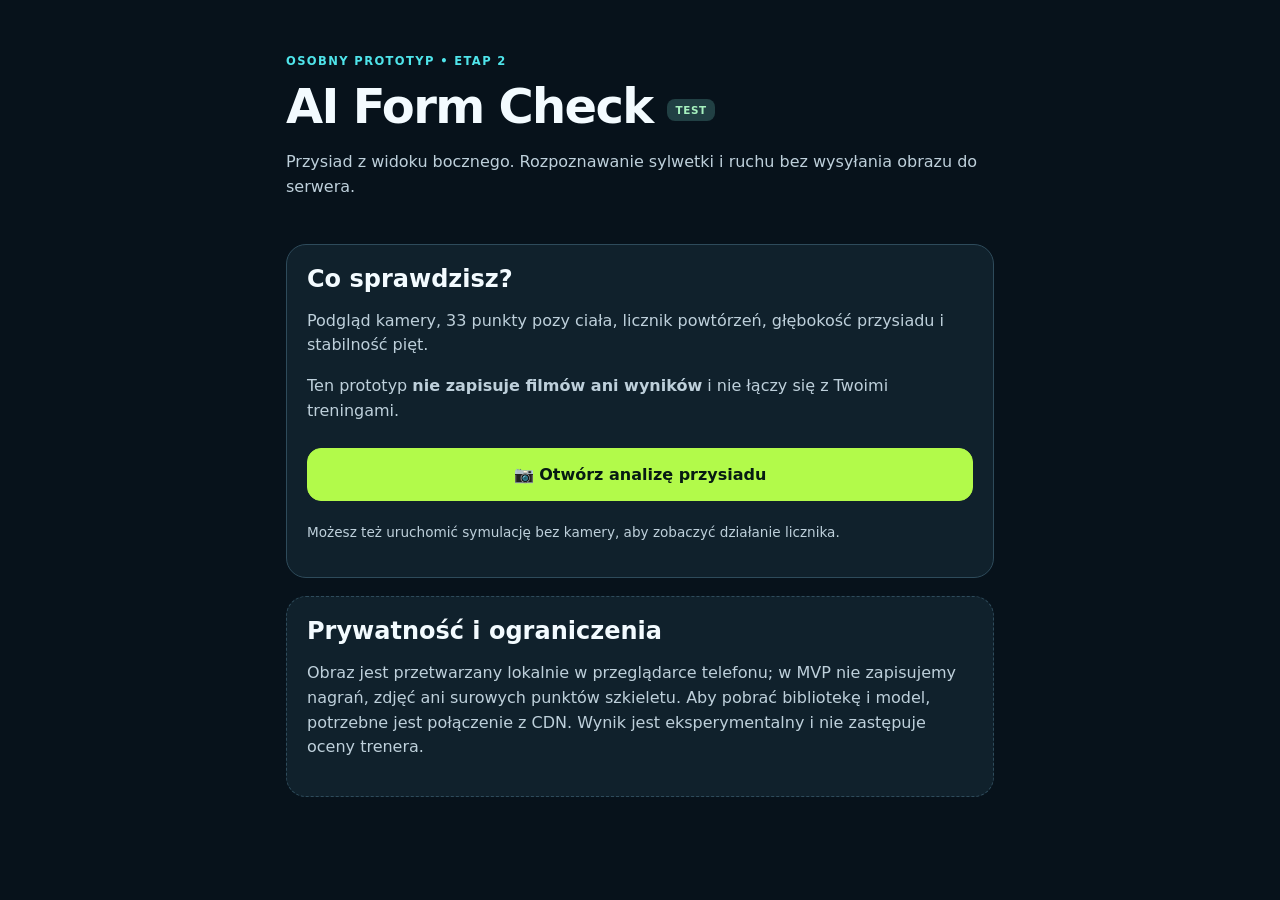
==== formcheck/demo.html @ f3c76081 "feat(formcheck): publish isolated squat camera demo with no production dependencies" ====
<!doctype html>
<html lang="pl">
<head>
<meta charset="utf-8">
<meta name="viewport" content="width=device-width,initial-scale=1,viewport-fit=cover">
<meta name="theme-color" content="#07121b">
<meta name="robots" content="noindex,nofollow">
<title>AI Form Check — przysiad • TEST (Etap 2)</title>
<link rel="stylesheet" href="../formcheck.css?v=1">
</head>
<body class="sport-performance">
<main class="fc-demo">
  <header class="fc-hero">
    <span class="fc-kicker">OSOBNY PROTOTYP • ETAP 2</span>
    <h1>AI Form Check <span class="fc-test">TEST</span></h1>
    <p>Przysiad z widoku bocznego. Rozpoznawanie sylwetki i ruchu bez wysyłania obrazu do serwera.</p>
  </header>
  <section class="fc-card">
    <h2>Co sprawdzisz?</h2>
    <p>Podgląd kamery, 33 punkty pozy ciała, licznik powtórzeń, głębokość przysiadu i stabilność pięt.</p>
    <p>Ten prototyp <strong>nie zapisuje filmów ani wyników</strong> i nie łączy się z Twoimi treningami.</p>
    <button id="fcOpen" class="fc-primary" type="button">📷 Otwórz analizę przysiadu</button>
    <p class="fc-muted">Możesz też uruchomić symulację bez kamery, aby zobaczyć działanie licznika.</p>
  </section>
  <section class="fc-card fc-privacy">
    <h2>Prywatność i ograniczenia</h2>
    <p>Obraz jest przetwarzany lokalnie w przeglądarce telefonu; w MVP nie zapisujemy nagrań, zdjęć ani surowych punktów szkieletu. Aby pobrać bibliotekę i model, potrzebne jest połączenie z CDN. Wynik jest eksperymentalny i nie zastępuje oceny trenera.</p>
  </section>
</main>
<div id="fcOverlay" class="fc-overlay" role="dialog" aria-modal="true" aria-label="AI Form Check — test przysiadu" hidden>
 <div class="fc-shell">
  <header class="fc-head">
   <div><small>MOJA SIŁOWNIA · AI FORM CHECK</small><strong>Przysiad — test</strong></div>
   <button id="fcClose" type="button" class="fc-close" aria-label="Zamknij analizę">✕</button>
  </header>
  <section id="fcInitial" class="fc-intro">
   <h2>Przygotowanie</h2>
   <p id="fcHint">Ustaw telefon z boku, ok. 3 m od ćwiczącego, na wysokości bioder. Cała sylwetka musi być widoczna.</p>
   <p class="fc-muted">Pierwsze uruchomienie pobierze model AI. Dalsze użycia mogą korzystać z cache.</p>
   <button id="fcStart" class="fc-primary" type="button">▶ Włącz kamerę i rozpocznij</button>
   <button id="fcSim" class="fc-secondary" type="button">🧪 Uruchom symulację 5 przysiadów</button>
   <div class="fc-load" aria-live="polite">
    <p id="fcStatus">Wybierz kamerę lub symulację.</p>
    <progress id="fcProgress" max="100"></progress>
    <span id="fcTransfer"></span>
   </div>
  </section>
  <section id="fcLive" class="fc-live" hidden>
   <div class="fc-stage-wrap">
    <div id="fcStage" class="fc-stage">
     <video id="fcVideo" playsinline muted autoplay></video>
     <canvas id="fcCanvas" aria-label="Szkielet wykryty przez AI"></canvas>
     <div id="fcSimBadge" class="fc-sim-badge" hidden>SYMULACJA — BEZ KAMERY</div>
     <div class="fc-rep-number"><small>POWTÓRZENIA</small><strong id="fcCount">0</strong></div>
     <div class="fc-angle">KOLANO <strong id="fcKnee">—</strong></div>
    </div>
   </div>
   <p id="fcLiveStatus" class="fc-live-status" role="status">Ustaw sylwetkę w kadrze</p>
   <p id="fcAdvice" class="fc-advice">System nie zastępuje oceny trenera.</p>
   <p id="fcDebug" class="fc-debug" hidden></p>
   <button id="fcStop" class="fc-primary fc-stop" type="button">■ STOP — podsumowanie</button>
  </section>
  <section id="fcResult" class="fc-result" hidden>
   <p class="fc-kicker">PODSUMOWANIE TESTOWE</p>
   <h2>Twój wynik serii</h2>
   <div class="fc-score"><strong id="fcScore">—</strong><span>ocena heurystyczna</span></div>
   <div class="fc-result-grid">
    <div><small>Wykryto</small><strong id="fcReps">0</strong></div>
    <div><small>Bez uwag</small><strong id="fcGood">0</strong></div>
   </div>
   <h3>Punkty kontrolne</h3>
   <div id="fcChecks"></div>
   <p id="fcIssue"></p>
   <p id="fcQuality" class="fc-muted"></p>
   <p class="fc-muted">Kamera 2D nie mierzy wszystkich aspektów biomechaniki. Wynik nie jest diagnozą ani oceną bezpieczeństwa.</p>
   <button id="fcAgain" type="button" class="fc-secondary">↻ Powtórz test</button>
   <button id="fcDone" type="button" class="fc-primary">Zamknij bez zapisu</button>
  </section>
 </div>
</div>
<script src="./formcheck-engine.js" defer></script>
<script src="./formcheck-library.js" defer></script>
<script src="./formcheck-pose.js" defer></script>
<script src="./formcheck-ui.js" defer></script>
</body>
</html>
---- formcheck.css ----
:root{font-family:system-ui,-apple-system,BlinkMacSystemFont,"Segoe UI",sans-serif;color:#f3fbff;background:#07121b;color-scheme:dark}*{box-sizing:border-box}body{margin:0;background:#07121b;color:#f3fbff}h1,h2,h3{color:#f3fbff}button{font:inherit;cursor:pointer}button:focus-visible{outline:3px solid #b2fa4a;outline-offset:3px}
/* Stage 2: standalone Form Check demo. All styles scoped to .fc-* or #fcOverlay. */
.fc-demo{max-width:740px;margin:0 auto;padding:clamp(20px,4vw,32px) 16px 70px}
.fc-hero{padding:22px 0 10px}
.fc-hero h1{font-size:clamp(2rem,7vw,3rem);letter-spacing:-.035em;margin:10px 0}
.fc-hero p,.fc-card p{color:#bed0db;line-height:1.55}
.fc-kicker{display:block;font-weight:800;font-size:.72rem;letter-spacing:.12em;color:#4fe4ea}
.fc-test{background:#214044;color:#a6f1bf;padding:5px 8px;border-radius:8px;font-size:.65rem;vertical-align:middle;letter-spacing:.06em}
.fc-card{border:1px solid #2e4b5b;border-radius:20px;padding:20px;margin-top:18px;background:#10212c}
.fc-card h2{margin:0 0 9px}
.fc-primary,.fc-secondary{width:100%;min-height:53px;border-radius:14px;padding:13px 17px;margin:8px 0;font-weight:850}
.fc-primary{background:#b2fa4a!important;color:#071b13!important;border:1px solid #b2fa4a}
.fc-secondary{background:#16313d!important;color:#e1f5fc!important;border:1px solid #416577!important}
.fc-muted{font-size:.85rem;color:#adbdcb;line-height:1.5}
#fcOverlay[hidden],#fcInitial[hidden],#fcLive[hidden],#fcResult[hidden],
#fcSimBadge[hidden],#fcDebug[hidden]{display:none!important}
.fc-overlay{position:fixed;inset:0;z-index:400;background:#07121b;color:#f3fbff;overflow:auto;overscroll-behavior:contain}
body.fc-open{overflow:hidden}
.fc-shell{min-height:100dvh;max-width:780px;margin:0 auto;padding:env(safe-area-inset-top) max(15px,env(safe-area-inset-right)) max(22px,env(safe-area-inset-bottom)) max(15px,env(safe-area-inset-left))}
.fc-head{position:sticky;top:0;z-index:9;display:flex;align-items:center;justify-content:space-between;gap:12px;padding:13px 0 12px;background:#07121b;border-bottom:1px solid #274250}
.fc-head>div{min-width:0;display:flex;flex-direction:column;gap:3px}
.fc-head small{font-size:.64rem;letter-spacing:.07em;color:#5ee5ee;font-weight:800}
.fc-head strong{font-size:1.12rem}
.fc-close{width:44px;min-width:44px;height:44px;border-radius:12px;color:#fff!important;background:#274253!important}
.fc-intro,.fc-result{padding:20px 2px}
.fc-intro h2,.fc-result h2{font-size:1.65rem;margin:8px 0 14px}
.fc-intro p{color:#c1d2dc;line-height:1.58}
.fc-load{padding:10px 0;color:#bbced8}
.fc-load p{margin:8px 0;font-size:.84rem}
.fc-load progress{display:block;width:100%;height:12px;accent-color:#b2fa4a}
.fc-load span{display:block;font-size:.78rem;margin-top:7px}
.fc-live{display:flex;flex-direction:column;align-items:stretch;padding:13px 0}
.fc-stage-wrap{display:flex;justify-content:center;width:100%;max-height:65dvh}
.fc-stage{position:relative;background:#091b29;width:auto;max-width:100%;height:auto;max-height:65dvh;overflow:hidden;border:1px solid #34546a;border-radius:20px;aspect-ratio:9 / 16;min-width:min(100%,260px)}
.fc-stage video,.fc-stage canvas{position:absolute;inset:0;display:block;width:100%;height:100%;object-fit:contain}
.fc-stage canvas{pointer-events:none}
.fc-rep-number{position:absolute;top:12px;left:12px;background:#071827d9;border:1px solid #385e65;border-radius:14px;padding:9px 14px;min-width:104px}
.fc-rep-number small{display:block;font-size:.62rem;color:#c4e2ec;font-weight:800;letter-spacing:.08em}
.fc-rep-number strong{font-size:clamp(3rem,12vw,5rem);color:#b2fa4a;line-height:1.1;font-variant-numeric:tabular-nums}
.fc-angle{position:absolute;top:12px;right:12px;background:#071827dc;border-radius:12px;padding:8px;color:#c3dce6;font-size:.7rem}
.fc-angle strong{display:block;font-size:1.6rem;color:#fff}
.fc-sim-badge{position:absolute;bottom:10px;left:10px;right:10px;font-size:.66rem;text-align:center;background:#2e3954c9;padding:6px;border-radius:8px;letter-spacing:.05em}
.fc-live-status{text-align:center;color:#fff!important;font-size:1.08rem;font-weight:800;margin:13px 0 4px}
.fc-advice{text-align:center;color:#9ce6cb!important;font-size:.9rem;min-height:1.3em;margin:4px 0 6px}
.fc-debug{font-family:monospace;color:#b2fa4a;font-size:.7rem;text-align:center}
.fc-stop{margin-top:10px}
.fc-score{display:flex;align-items:center;flex-direction:column;justify-content:center;border-radius:18px;background:#153342;border:1px solid #31626b;padding:22px;margin:18px 0}
.fc-score strong{font-size:clamp(3.8rem,14vw,6rem);color:#b2fa4a;line-height:1}
.fc-score span{font-size:.8rem;margin-top:7px;color:#b5d6e1}
.fc-result-grid{display:grid;grid-template-columns:1fr 1fr;gap:10px;margin:18px 0}
.fc-result-grid>div{background:#172a37;border-radius:14px;padding:14px;text-align:center}
.fc-result-grid small{display:block;color:#adc8d8;font-size:.75rem}
.fc-result-grid strong{display:block;font-size:2rem;color:#fff}
.fc-check{padding:13px 10px;border-bottom:1px solid #345062;display:flex;justify-content:space-between;gap:10px;font-size:.84rem}
.fc-check strong{font-size:.87rem}
.fc-check span{color:#a9efd7;text-align:right}
.fc-privacy{border-style:dashed}
@media(max-width:420px){.fc-card{padding:15px}.fc-head strong{font-size:.99rem}.fc-stage-wrap{max-height:58dvh}.fc-stage{max-height:58dvh}.fc-check{flex-direction:column;gap:5px}.fc-rep-number strong{font-size:3.6rem}}
@media(orientation:landscape) and (max-height:550px){.fc-stage-wrap,.fc-stage{max-height:58vh}.fc-rep-number strong{font-size:2.6rem}}
@media(prefers-reduced-motion:reduce){.fc-overlay *{transition:none!important;animation:none!important}}
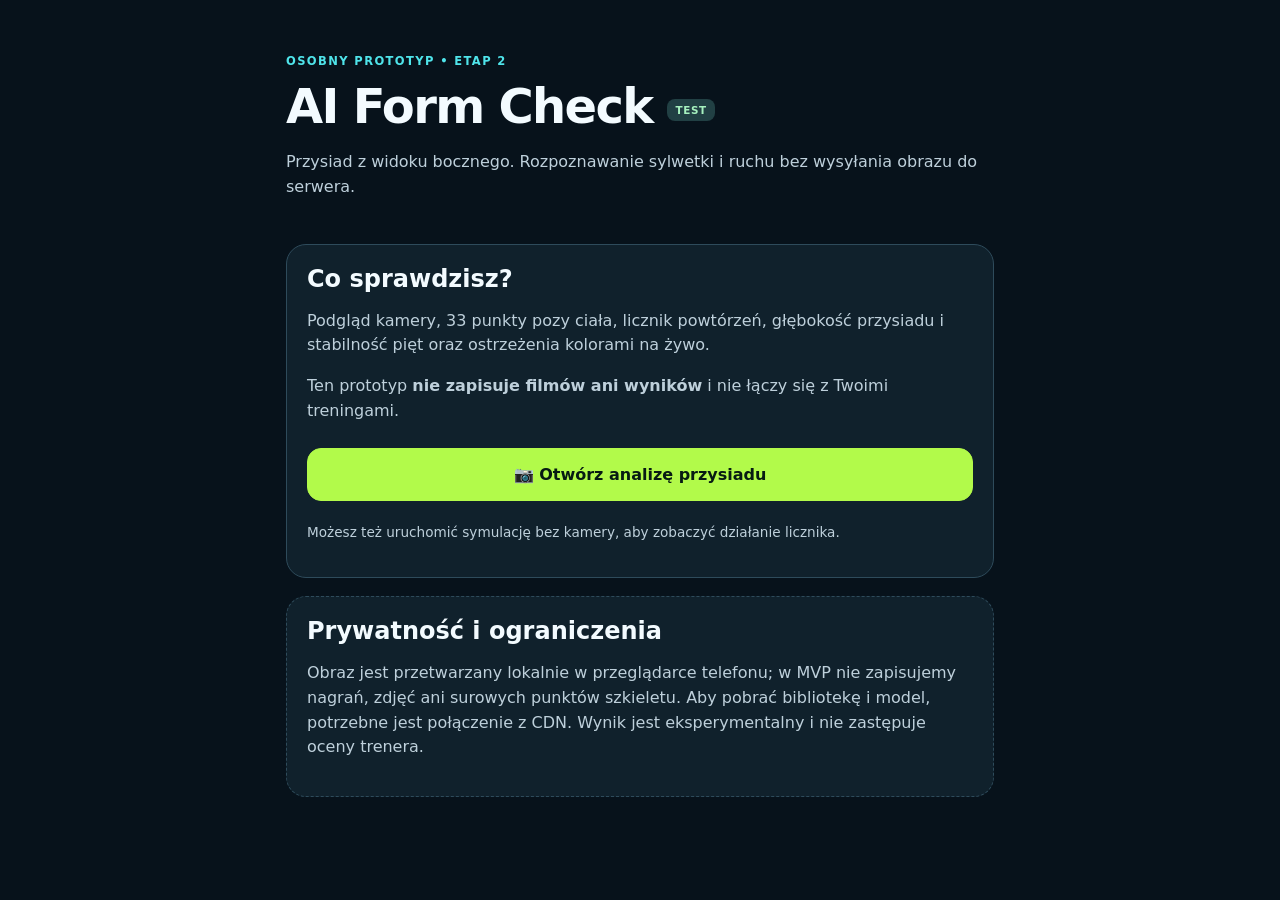
==== commit 231ef588: "feat(formcheck): show real-time technique chips and error simulations inside camera view" ====
--- a/formcheck/demo.html
+++ b/formcheck/demo.html
@@ -6,7 +6,7 @@
 <meta name="theme-color" content="#07121b">
 <meta name="robots" content="noindex,nofollow">
 <title>AI Form Check — przysiad • TEST (Etap 2)</title>
-<link rel="stylesheet" href="../formcheck.css?v=1">
+<link rel="stylesheet" href="../formcheck.css?v=2">
 </head>
 <body class="sport-performance">
 <main class="fc-demo">
@@ -17,7 +17,7 @@
   </header>
   <section class="fc-card">
     <h2>Co sprawdzisz?</h2>
-    <p>Podgląd kamery, 33 punkty pozy ciała, licznik powtórzeń, głębokość przysiadu i stabilność pięt.</p>
+    <p>Podgląd kamery, 33 punkty pozy ciała, licznik powtórzeń, głębokość przysiadu i stabilność pięt oraz ostrzeżenia kolorami na żywo.</p>
     <p>Ten prototyp <strong>nie zapisuje filmów ani wyników</strong> i nie łączy się z Twoimi treningami.</p>
     <button id="fcOpen" class="fc-primary" type="button">📷 Otwórz analizę przysiadu</button>
     <p class="fc-muted">Możesz też uruchomić symulację bez kamery, aby zobaczyć działanie licznika.</p>
@@ -38,7 +38,12 @@
    <p id="fcHint">Ustaw telefon z boku, ok. 3 m od ćwiczącego, na wysokości bioder. Cała sylwetka musi być widoczna.</p>
    <p class="fc-muted">Pierwsze uruchomienie pobierze model AI. Dalsze użycia mogą korzystać z cache.</p>
    <button id="fcStart" class="fc-primary" type="button">▶ Włącz kamerę i rozpocznij</button>
-   <button id="fcSim" class="fc-secondary" type="button">🧪 Uruchom symulację 5 przysiadów</button>
+   <button id="fcSim" class="fc-secondary" type="button">🧪 Symulacja: 5 poprawnych przysiadów</button>
+   <div class="fc-sim-options">
+    <button id="fcSimShallow" class="fc-secondary" type="button">Płytkie przysiady</button>
+    <button id="fcSimHeels" class="fc-secondary" type="button">Unoszenie pięt</button>
+   </div>
+   <p class="fc-muted">Zobacz, jak zielone oznaczenia przechodzą w żółte lub czerwone przy wykryciu nieprawidłowości.</p>
    <div class="fc-load" aria-live="polite">
     <p id="fcStatus">Wybierz kamerę lub symulację.</p>
     <progress id="fcProgress" max="100"></progress>
@@ -51,12 +56,17 @@
      <video id="fcVideo" playsinline muted autoplay></video>
      <canvas id="fcCanvas" aria-label="Szkielet wykryty przez AI"></canvas>
      <div id="fcSimBadge" class="fc-sim-badge" hidden>SYMULACJA — BEZ KAMERY</div>
+     <div class="fc-camera-checks" aria-label="Orientacyjne punkty kontrolne techniki">
+      <span id="fcDepthBadge" class="fc-camera-chip" data-state="unknown">– Głębokość</span>
+      <span id="fcHeelBadge" class="fc-camera-chip" data-state="unknown">– Pięty</span>
+     </div>
      <div class="fc-rep-number"><small>POWTÓRZENIA</small><strong id="fcCount">0</strong></div>
      <div class="fc-angle">KOLANO <strong id="fcKnee">—</strong></div>
     </div>
    </div>
    <p id="fcLiveStatus" class="fc-live-status" role="status">Ustaw sylwetkę w kadrze</p>
    <p id="fcAdvice" class="fc-advice">System nie zastępuje oceny trenera.</p>
+   <p class="fc-legend" aria-label="Legenda kolorów"><span><i class="fc-dot fc-dot-good"></i> W normie</span><span><i class="fc-dot fc-dot-warn"></i> Uwaga</span><span><i class="fc-dot fc-dot-bad"></i> Możliwy błąd</span><span><i class="fc-dot fc-dot-unknown"></i> Brak oceny</span></p>
    <p id="fcDebug" class="fc-debug" hidden></p>
    <button id="fcStop" class="fc-primary fc-stop" type="button">■ STOP — podsumowanie</button>
   </section>
@@ -78,9 +88,9 @@
   </section>
  </div>
 </div>
-<script src="./formcheck-engine.js" defer></script>
+<script src="./formcheck-engine.js?v=2" defer></script>
 <script src="./formcheck-library.js" defer></script>
 <script src="./formcheck-pose.js" defer></script>
-<script src="./formcheck-ui.js" defer></script>
+<script src="./formcheck-ui.js?v=2" defer></script>
 </body>
 </html>
